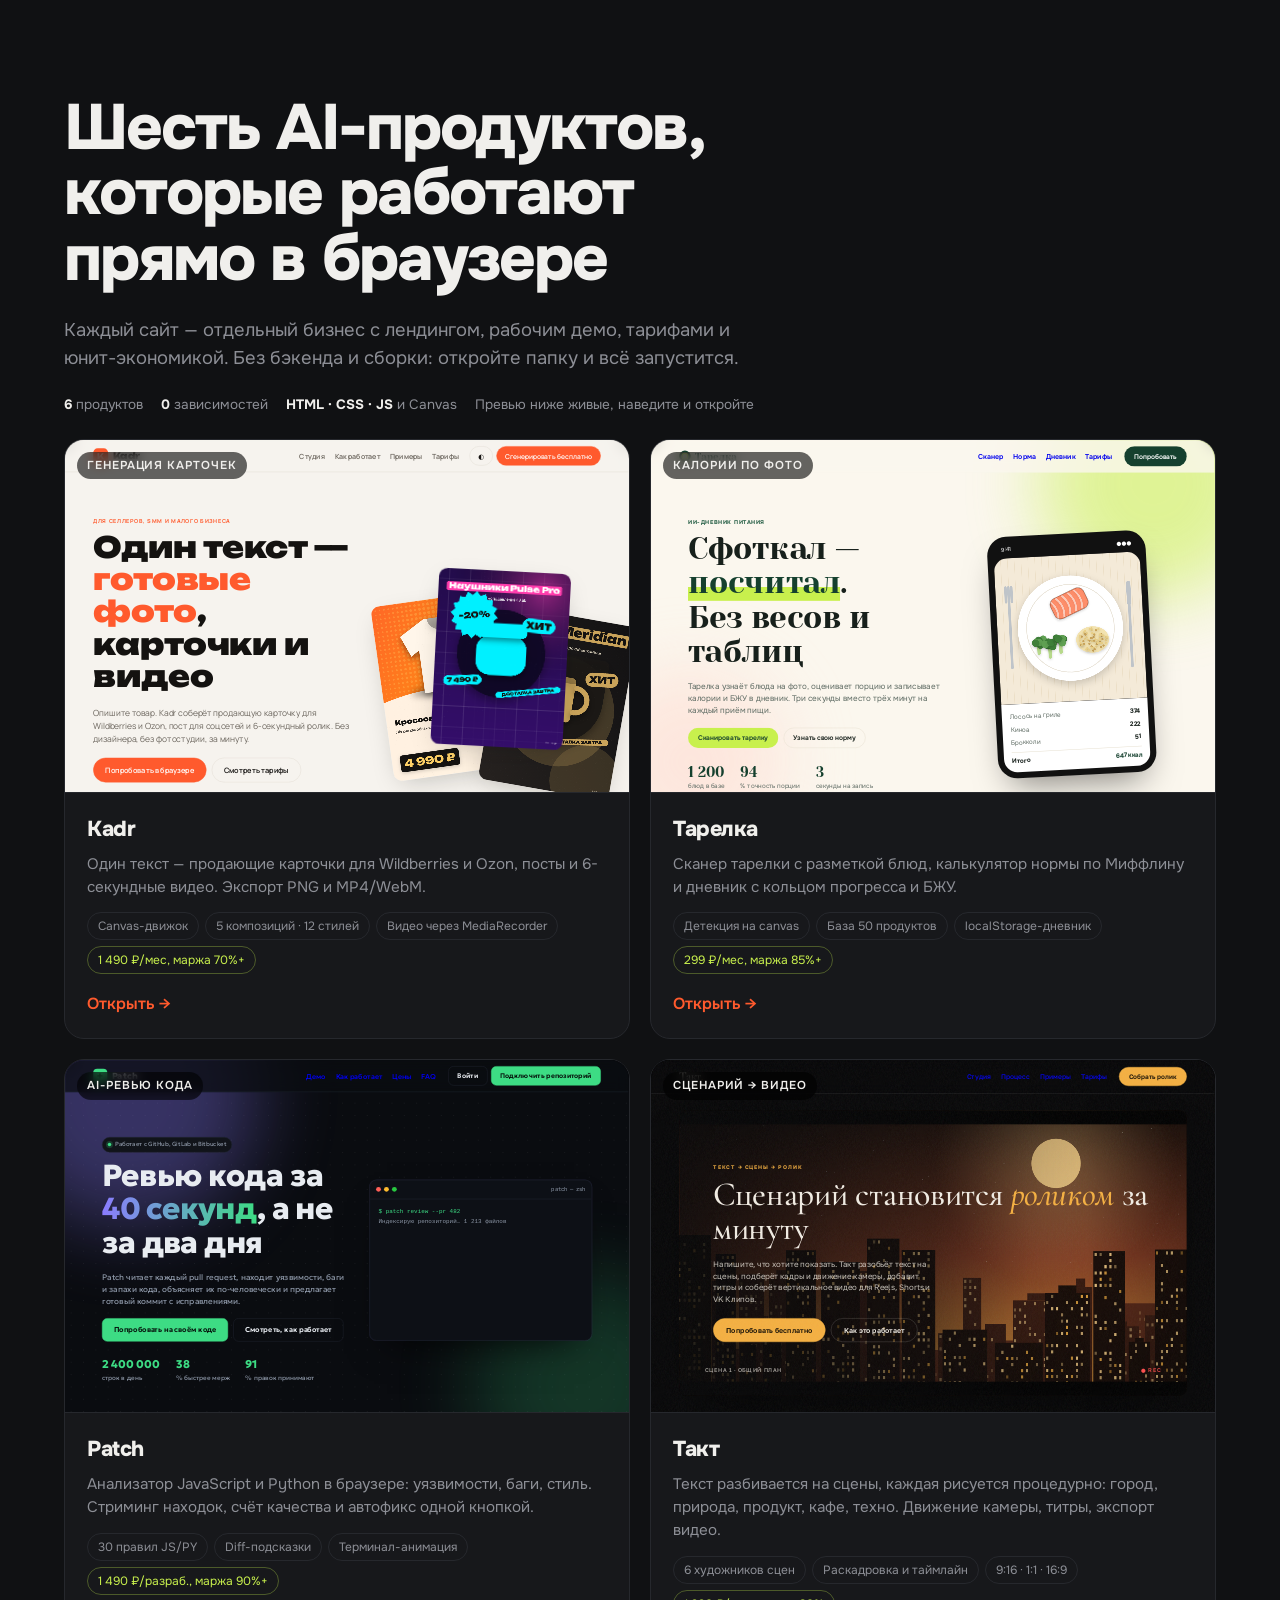
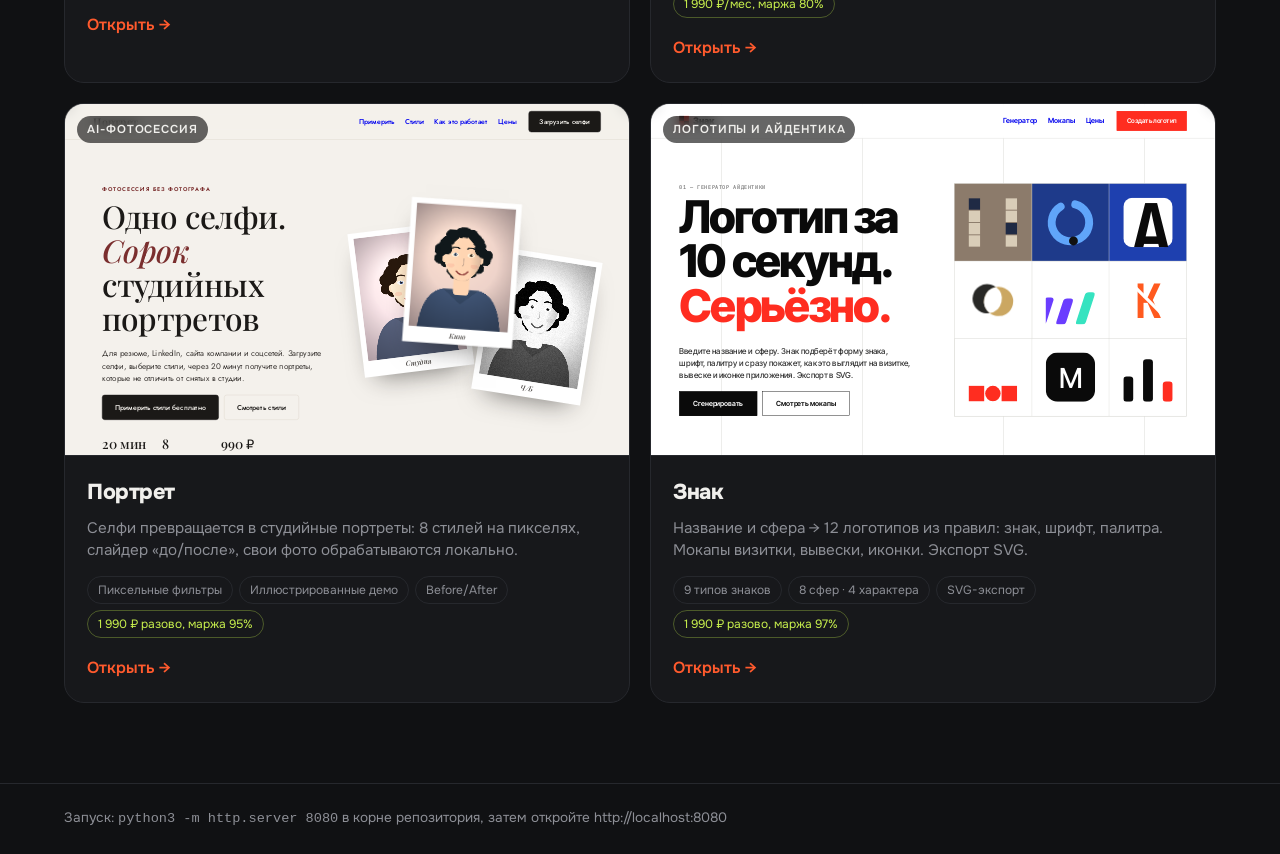
==== index.html @ a1685e3f "Add showcase hub with live previews of all six products and update README Co-Authored-By: Claude Fab" ====
<!doctype html>
<html lang="ru">
<head>
<meta charset="utf-8">
<meta name="viewport" content="width=device-width, initial-scale=1">
<title>Шесть AI-продуктов — витрина</title>
<meta name="description" content="Шесть сайтов-продуктов с рабочими демо в браузере: карточки товаров, калории по фото, ревью кода, видео из сценария, AI-портреты, логотипы.">
<link rel="preconnect" href="https://fonts.googleapis.com">
<link href="https://fonts.googleapis.com/css2?family=Onest:wght@400;500;600;800&display=swap" rel="stylesheet">
<style>
:root{--bg:#101113;--panel:#17181b;--line:#26282d;--text:#f0efec;--muted:#8d8f96;--accent:#ff5a2d}
*{box-sizing:border-box}body{margin:0;background:var(--bg);color:var(--text);font-family:"Onest",system-ui,sans-serif;line-height:1.5;-webkit-font-smoothing:antialiased}
header{padding:clamp(40px,8vw,96px) clamp(16px,5vw,72px) 24px;max-width:1320px;margin:auto}
h1{font-size:clamp(2rem,5vw,4rem);font-weight:800;letter-spacing:-.03em;line-height:1.02;margin:0 0 .4em;max-width:16ch}
.lead{color:var(--muted);font-size:1.15rem;max-width:60ch;margin:0}
.meta{display:flex;gap:18px;flex-wrap:wrap;margin-top:22px;font-size:.85rem;color:var(--muted)}.meta b{color:var(--text)}
main{padding:0 clamp(16px,5vw,72px) 80px;max-width:1320px;margin:auto;display:grid;grid-template-columns:repeat(auto-fill,minmax(380px,1fr));gap:20px}
@media(max-width:440px){main{grid-template-columns:1fr}}
.card{background:var(--panel);border:1px solid var(--line);border-radius:20px;overflow:hidden;display:flex;flex-direction:column;transition:transform .25s,border-color .25s;text-decoration:none;color:inherit}
.card:hover{transform:translateY(-6px);border-color:#3a3d45}
.preview{position:relative;aspect-ratio:16/10;overflow:hidden;background:#000;border-bottom:1px solid var(--line)}
.preview iframe{position:absolute;left:0;top:0;width:1280px;height:800px;border:0;transform-origin:0 0;pointer-events:none}
.preview .tag{position:absolute;top:12px;left:12px;font-size:.72rem;font-weight:600;letter-spacing:.08em;text-transform:uppercase;padding:5px 10px;border-radius:999px;background:rgba(0,0,0,.6);backdrop-filter:blur(6px)}
.body{padding:20px 22px 22px;display:grid;gap:8px}
.body h2{margin:0;font-size:1.35rem;font-weight:800;letter-spacing:-.02em}.body h2 span{color:var(--muted);font-weight:500;font-size:.95rem;margin-left:8px}
.body p{margin:0;color:var(--muted);font-size:.95rem}
.chips{display:flex;gap:6px;flex-wrap:wrap;margin-top:6px}.chips span{font-size:.75rem;padding:4px 10px;border-radius:999px;border:1px solid var(--line);color:var(--muted)}
.chips span.money{color:#c8f04d;border-color:rgba(200,240,77,.3)}
.open{margin-top:10px;font-weight:600;color:var(--accent)}
footer{padding:24px clamp(16px,5vw,72px);color:var(--muted);font-size:.85rem;border-top:1px solid var(--line)}
</style>
</head>
<body>
<header>
  <h1>Шесть AI-продуктов, которые работают прямо в браузере</h1>
  <p class="lead">Каждый сайт — отдельный бизнес с лендингом, рабочим демо, тарифами и юнит-экономикой. Без бэкенда и сборки: откройте папку и всё запустится.</p>
  <div class="meta"><span><b>6</b> продуктов</span><span><b>0</b> зависимостей</span><span><b>HTML · CSS · JS</b> и Canvas</span><span>Превью ниже живые, наведите и откройте</span></div>
</header>
<main id="cards"></main>
<footer>Запуск: <code>python3 -m http.server 8080</code> в корне репозитория, затем откройте http://localhost:8080</footer>
<script>
const SITES = [
  { dir: 'kadr', name: 'Kadr', tag: 'Генерация карточек', pitch: 'Один текст — продающие карточки для Wildberries и Ozon, посты и 6-секундные видео. Экспорт PNG и MP4/WebM.', chips: ['Canvas-движок', '5 композиций · 12 стилей', 'Видео через MediaRecorder'], money: '1 490 ₽/мес, маржа 70%+' },
  { dir: 'tarelka', name: 'Тарелка', tag: 'Калории по фото', pitch: 'Сканер тарелки с разметкой блюд, калькулятор нормы по Миффлину и дневник с кольцом прогресса и БЖУ.', chips: ['Детекция на canvas', 'База 50 продуктов', 'localStorage-дневник'], money: '299 ₽/мес, маржа 85%+' },
  { dir: 'patch', name: 'Patch', tag: 'AI-ревью кода', pitch: 'Анализатор JavaScript и Python в браузере: уязвимости, баги, стиль. Стриминг находок, счёт качества и автофикс одной кнопкой.', chips: ['30 правил JS/PY', 'Diff-подсказки', 'Терминал-анимация'], money: '1 490 ₽/разраб., маржа 90%+' },
  { dir: 'takt', name: 'Такт', tag: 'Сценарий → видео', pitch: 'Текст разбивается на сцены, каждая рисуется процедурно: город, природа, продукт, кафе, техно. Движение камеры, титры, экспорт видео.', chips: ['6 художников сцен', 'Раскадровка и таймлайн', '9:16 · 1:1 · 16:9'], money: '1 990 ₽/мес, маржа 80%' },
  { dir: 'portret', name: 'Портрет', tag: 'AI-фотосессия', pitch: 'Селфи превращается в студийные портреты: 8 стилей на пикселях, слайдер «до/после», свои фото обрабатываются локально.', chips: ['Пиксельные фильтры', 'Иллюстрированные демо', 'Before/After'], money: '1 990 ₽ разово, маржа 95%' },
  { dir: 'znak', name: 'Знак', tag: 'Логотипы и айдентика', pitch: 'Название и сфера → 12 логотипов из правил: знак, шрифт, палитра. Мокапы визитки, вывески, иконки. Экспорт SVG.', chips: ['9 типов знаков', '8 сфер · 4 характера', 'SVG-экспорт'], money: '1 990 ₽ разово, маржа 97%' },
];
const cards = document.getElementById('cards');
SITES.forEach(s => { const a = document.createElement('a'); a.className = 'card'; a.href = `sites/${s.dir}/`; a.innerHTML = `<div class="preview"><iframe loading="lazy" src="sites/${s.dir}/" title="${s.name}" tabindex="-1"></iframe><span class="tag">${s.tag}</span></div><div class="body"><h2>${s.name}</h2><p>${s.pitch}</p><div class="chips">${s.chips.map(c => `<span>${c}</span>`).join('')}<span class="money">${s.money}</span></div><span class="open">Открыть →</span></div>`; cards.appendChild(a); });
function scale() { document.querySelectorAll('.preview').forEach(p => { p.querySelector('iframe').style.transform = `scale(${p.clientWidth / 1280})`; }); }
addEventListener('resize', scale); scale(); setTimeout(scale, 300);
</script>
</body>
</html>
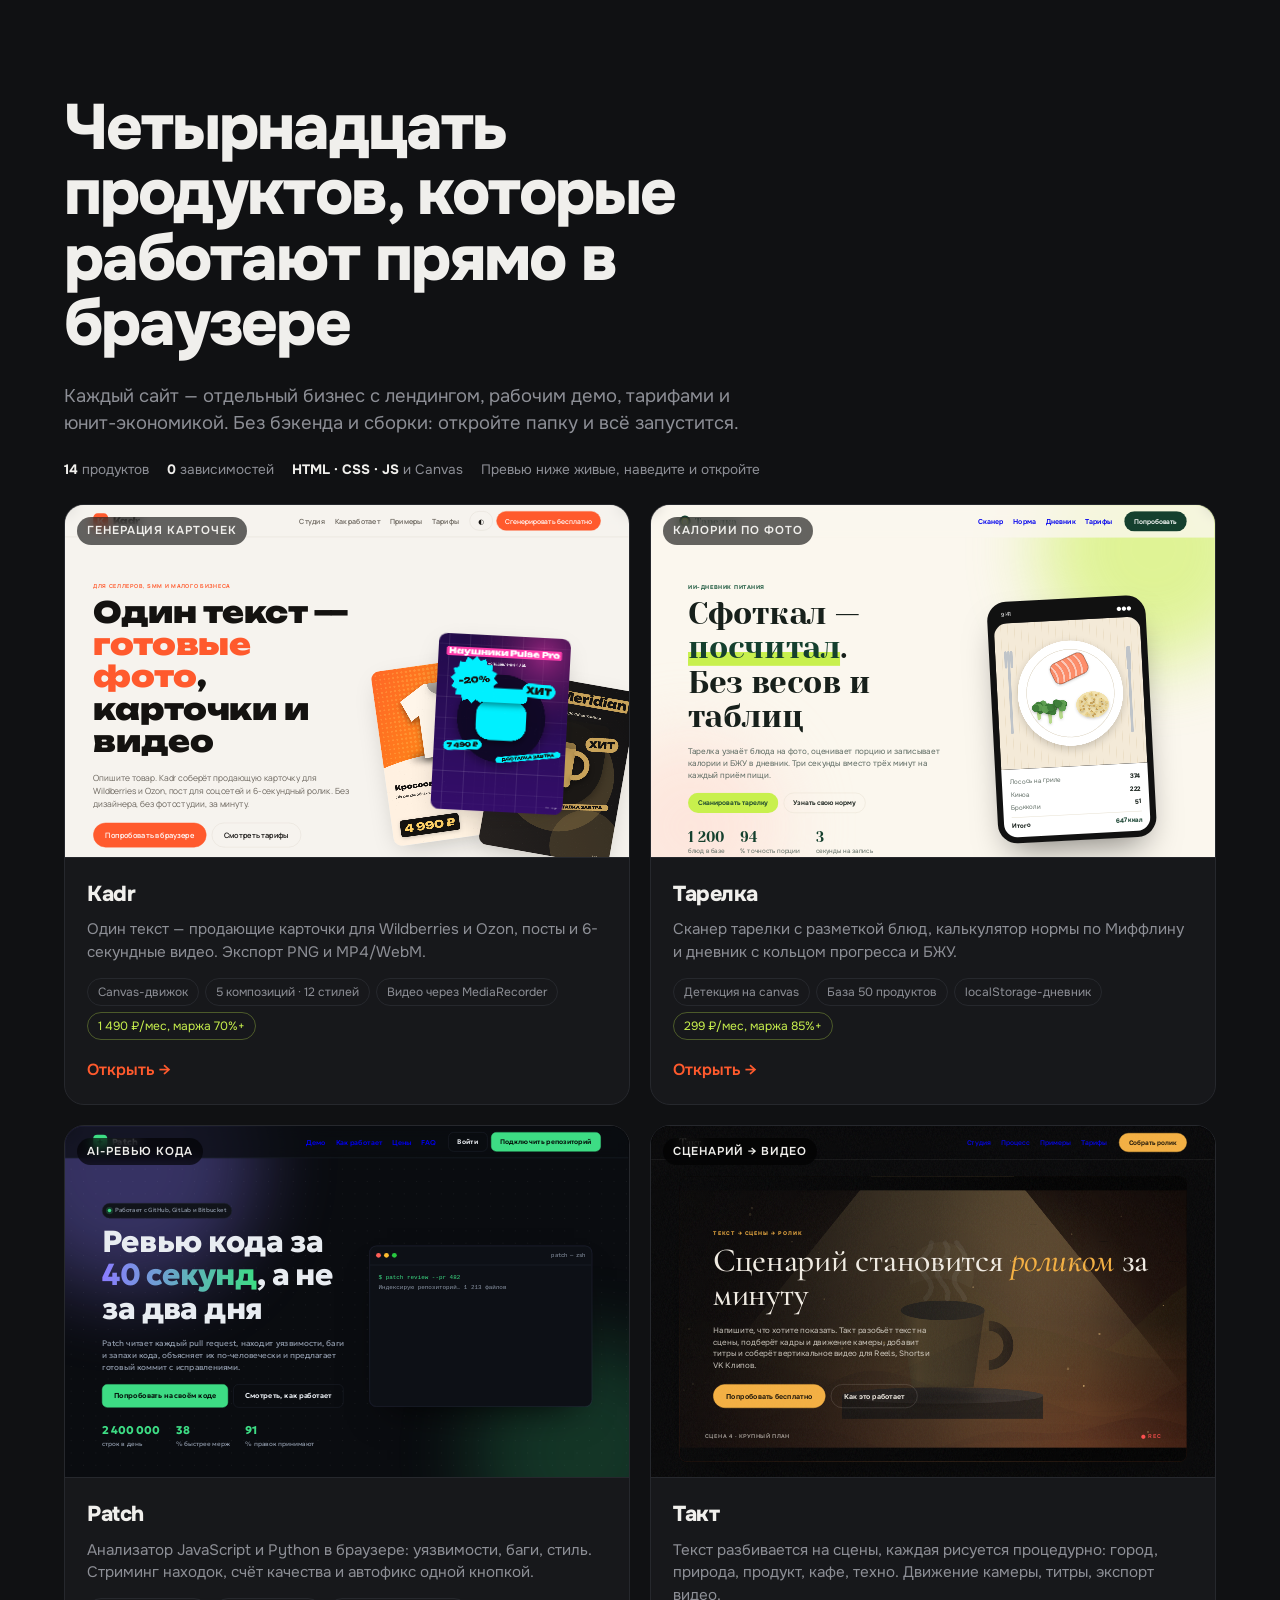
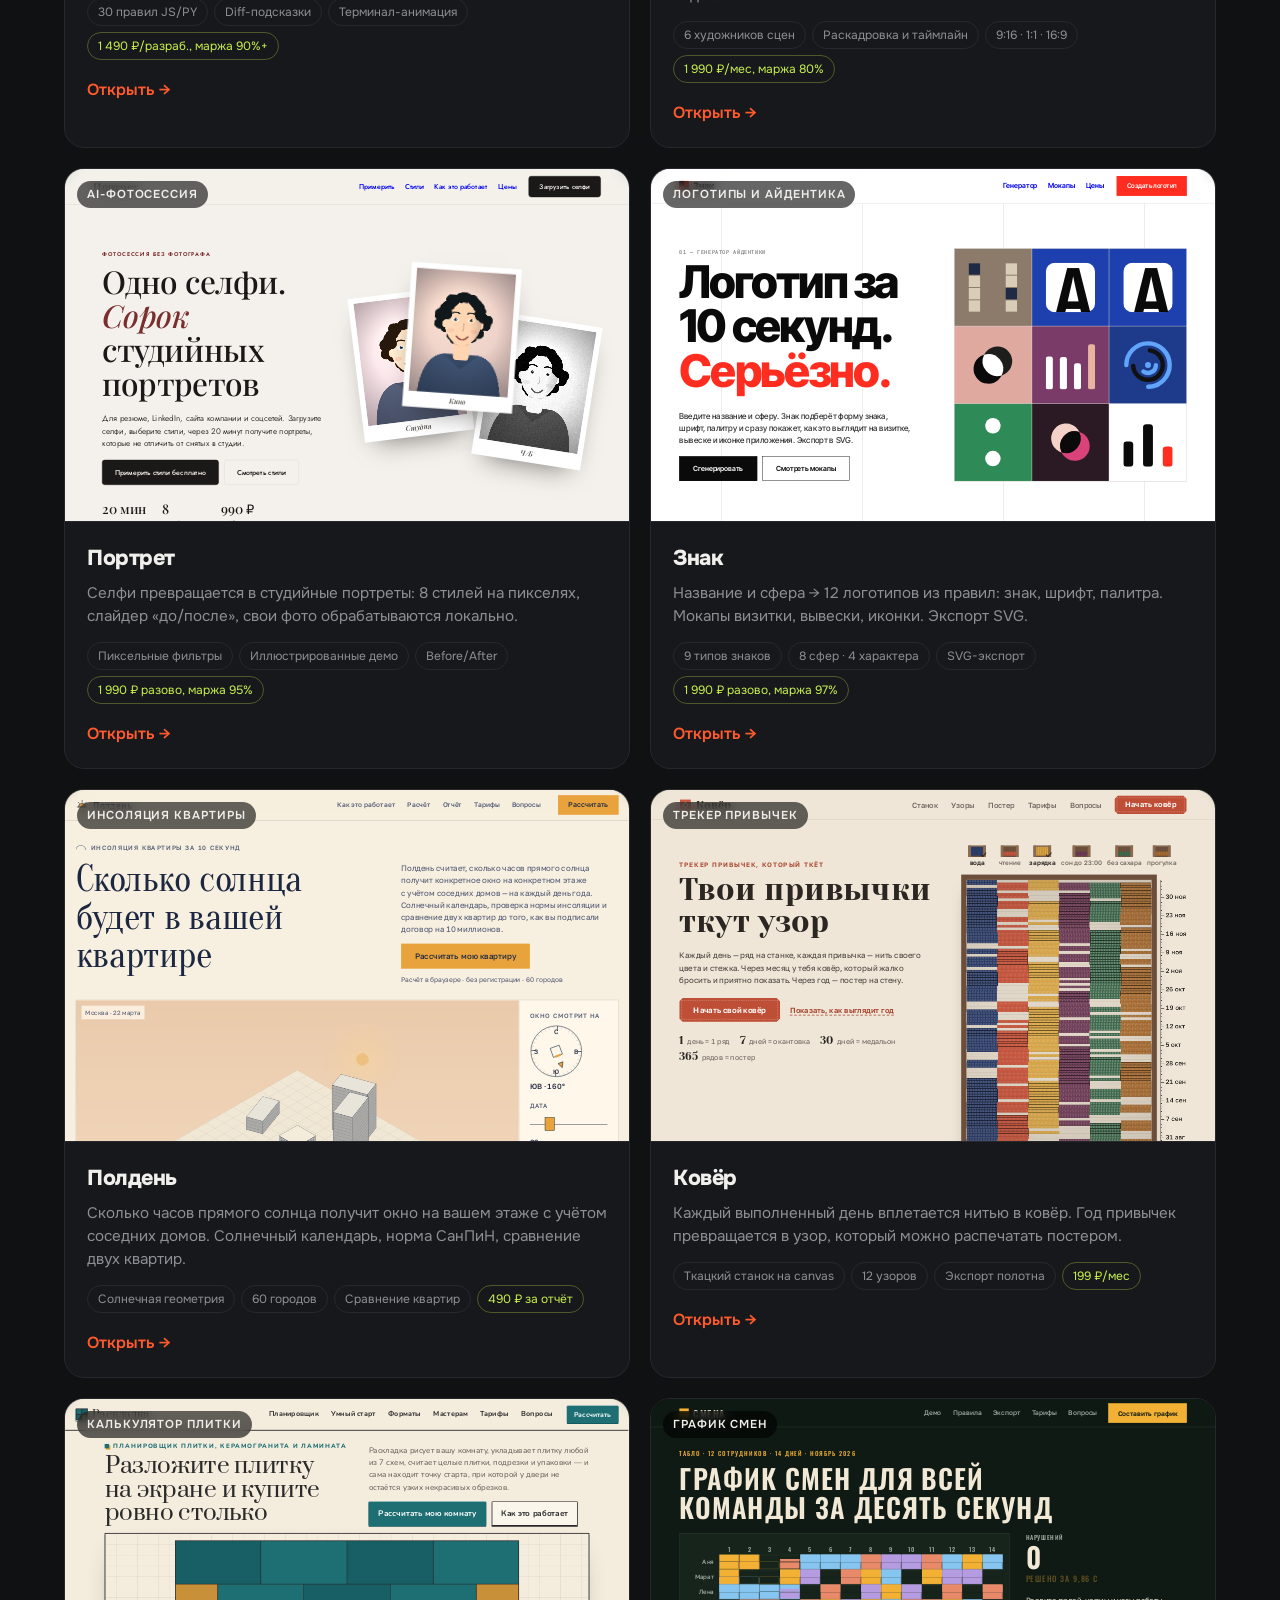
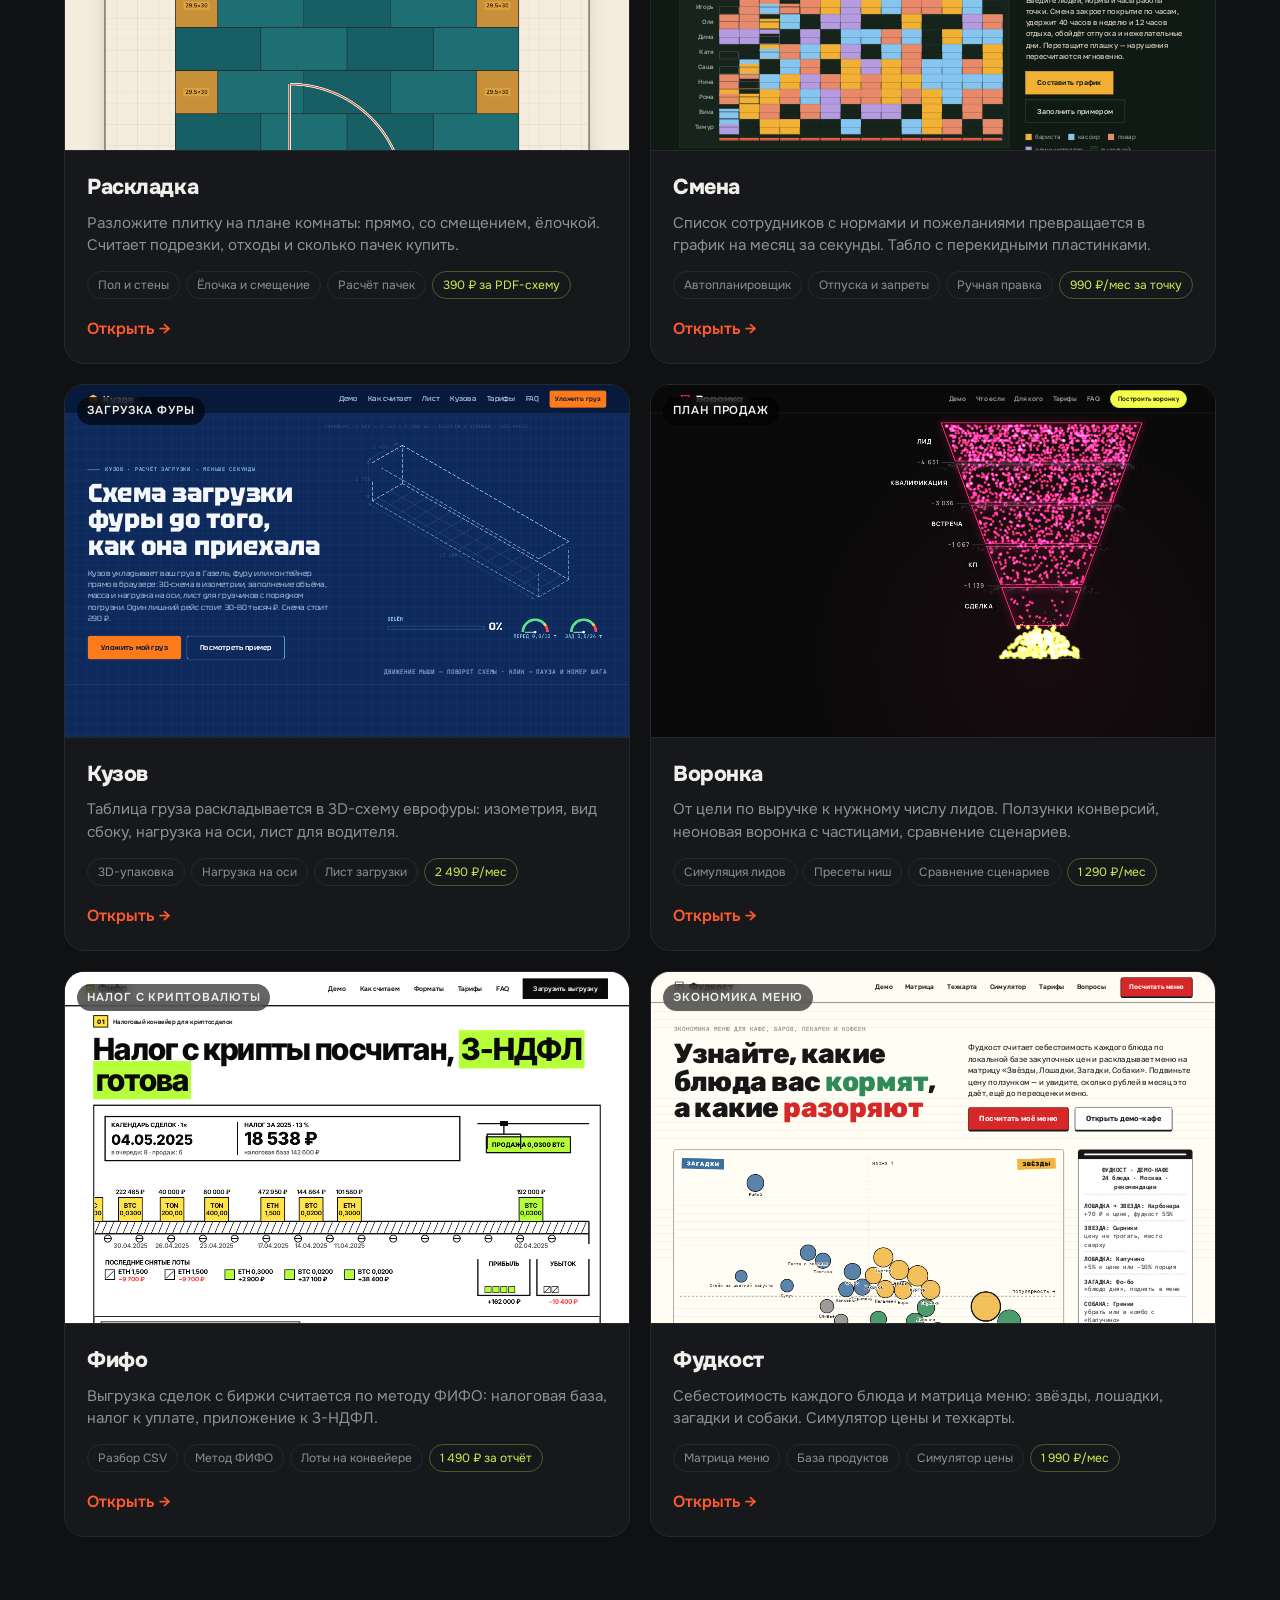
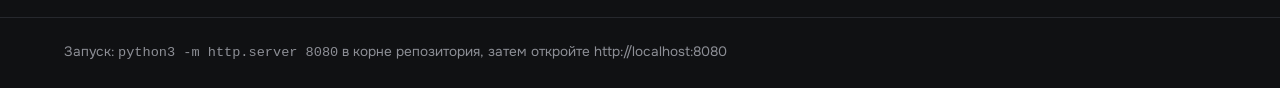
==== commit e3ed78cd: "Add eight new sites to showcase, save review fixes, add variants preview Co-Authored-By: Claude Opus" ====
--- a/index.html
+++ b/index.html
@@ -3,7 +3,7 @@
 <head>
 <meta charset="utf-8">
 <meta name="viewport" content="width=device-width, initial-scale=1">
-<title>Шесть AI-продуктов — витрина</title>
+<title>Четырнадцать продуктов — витрина</title>
 <meta name="description" content="Шесть сайтов-продуктов с рабочими демо в браузере: карточки товаров, калории по фото, ревью кода, видео из сценария, AI-портреты, логотипы.">
 <link rel="preconnect" href="https://fonts.googleapis.com">
 <link href="https://fonts.googleapis.com/css2?family=Onest:wght@400;500;600;800&display=swap" rel="stylesheet">
@@ -32,9 +32,9 @@
 </head>
 <body>
 <header>
-  <h1>Шесть AI-продуктов, которые работают прямо в браузере</h1>
+  <h1>Четырнадцать продуктов, которые работают прямо в браузере</h1>
   <p class="lead">Каждый сайт — отдельный бизнес с лендингом, рабочим демо, тарифами и юнит-экономикой. Без бэкенда и сборки: откройте папку и всё запустится.</p>
-  <div class="meta"><span><b>6</b> продуктов</span><span><b>0</b> зависимостей</span><span><b>HTML · CSS · JS</b> и Canvas</span><span>Превью ниже живые, наведите и откройте</span></div>
+  <div class="meta"><span><b>14</b> продуктов</span><span><b>0</b> зависимостей</span><span><b>HTML · CSS · JS</b> и Canvas</span><span>Превью ниже живые, наведите и откройте</span></div>
 </header>
 <main id="cards"></main>
 <footer>Запуск: <code>python3 -m http.server 8080</code> в корне репозитория, затем откройте http://localhost:8080</footer>
@@ -47,6 +47,17 @@
   { dir: 'portret', name: 'Портрет', tag: 'AI-фотосессия', pitch: 'Селфи превращается в студийные портреты: 8 стилей на пикселях, слайдер «до/после», свои фото обрабатываются локально.', chips: ['Пиксельные фильтры', 'Иллюстрированные демо', 'Before/After'], money: '1 990 ₽ разово, маржа 95%' },
   { dir: 'znak', name: 'Знак', tag: 'Логотипы и айдентика', pitch: 'Название и сфера → 12 логотипов из правил: знак, шрифт, палитра. Мокапы визитки, вывески, иконки. Экспорт SVG.', chips: ['9 типов знаков', '8 сфер · 4 характера', 'SVG-экспорт'], money: '1 990 ₽ разово, маржа 97%' },
 ];
+SITES.push(...[
+  { dir: 'polden', name: 'Полдень', tag: 'Инсоляция квартиры', pitch: 'Сколько часов прямого солнца получит окно на вашем этаже с учётом соседних домов. Солнечный календарь, норма СанПиН, сравнение двух квартир.', chips: ['Солнечная геометрия', '60 городов', 'Сравнение квартир'], money: '490 ₽ за отчёт' },
+  { dir: 'kovyor', name: 'Ковёр', tag: 'Трекер привычек', pitch: 'Каждый выполненный день вплетается нитью в ковёр. Год привычек превращается в узор, который можно распечатать постером.', chips: ['Ткацкий станок на canvas', '12 узоров', 'Экспорт полотна'], money: '199 ₽/мес' },
+  { dir: 'raskladka', name: 'Раскладка', tag: 'Калькулятор плитки', pitch: 'Разложите плитку на плане комнаты: прямо, со смещением, ёлочкой. Считает подрезки, отходы и сколько пачек купить.', chips: ['Пол и стены', 'Ёлочка и смещение', 'Расчёт пачек'], money: '390 ₽ за PDF-схему' },
+  { dir: 'smena', name: 'Смена', tag: 'График смен', pitch: 'Список сотрудников с нормами и пожеланиями превращается в график на месяц за секунды. Табло с перекидными пластинками.', chips: ['Автопланировщик', 'Отпуска и запреты', 'Ручная правка'], money: '990 ₽/мес за точку' },
+  { dir: 'kuzov', name: 'Кузов', tag: 'Загрузка фуры', pitch: 'Таблица груза раскладывается в 3D-схему еврофуры: изометрия, вид сбоку, нагрузка на оси, лист для водителя.', chips: ['3D-упаковка', 'Нагрузка на оси', 'Лист загрузки'], money: '2 490 ₽/мес' },
+  { dir: 'voronka', name: 'Воронка', tag: 'План продаж', pitch: 'От цели по выручке к нужному числу лидов. Ползунки конверсий, неоновая воронка с частицами, сравнение сценариев.', chips: ['Симуляция лидов', 'Пресеты ниш', 'Сравнение сценариев'], money: '1 290 ₽/мес' },
+  { dir: 'fifo', name: 'Фифо', tag: 'Налог с криптовалюты', pitch: 'Выгрузка сделок с биржи считается по методу ФИФО: налоговая база, налог к уплате, приложение к 3-НДФЛ.', chips: ['Разбор CSV', 'Метод ФИФО', 'Лоты на конвейере'], money: '1 490 ₽ за отчёт' },
+  { dir: 'foodcost', name: 'Фудкост', tag: 'Экономика меню', pitch: 'Себестоимость каждого блюда и матрица меню: звёзды, лошадки, загадки и собаки. Симулятор цены и техкарты.', chips: ['Матрица меню', 'База продуктов', 'Симулятор цены'], money: '1 990 ₽/мес' },
+
+]);
 const cards = document.getElementById('cards');
 SITES.forEach(s => { const a = document.createElement('a'); a.className = 'card'; a.href = `sites/${s.dir}/`; a.innerHTML = `<div class="preview"><iframe loading="lazy" src="sites/${s.dir}/" title="${s.name}" tabindex="-1"></iframe><span class="tag">${s.tag}</span></div><div class="body"><h2>${s.name}</h2><p>${s.pitch}</p><div class="chips">${s.chips.map(c => `<span>${c}</span>`).join('')}<span class="money">${s.money}</span></div><span class="open">Открыть →</span></div>`; cards.appendChild(a); });
 function scale() { document.querySelectorAll('.preview').forEach(p => { p.querySelector('iframe').style.transform = `scale(${p.clientWidth / 1280})`; }); }
